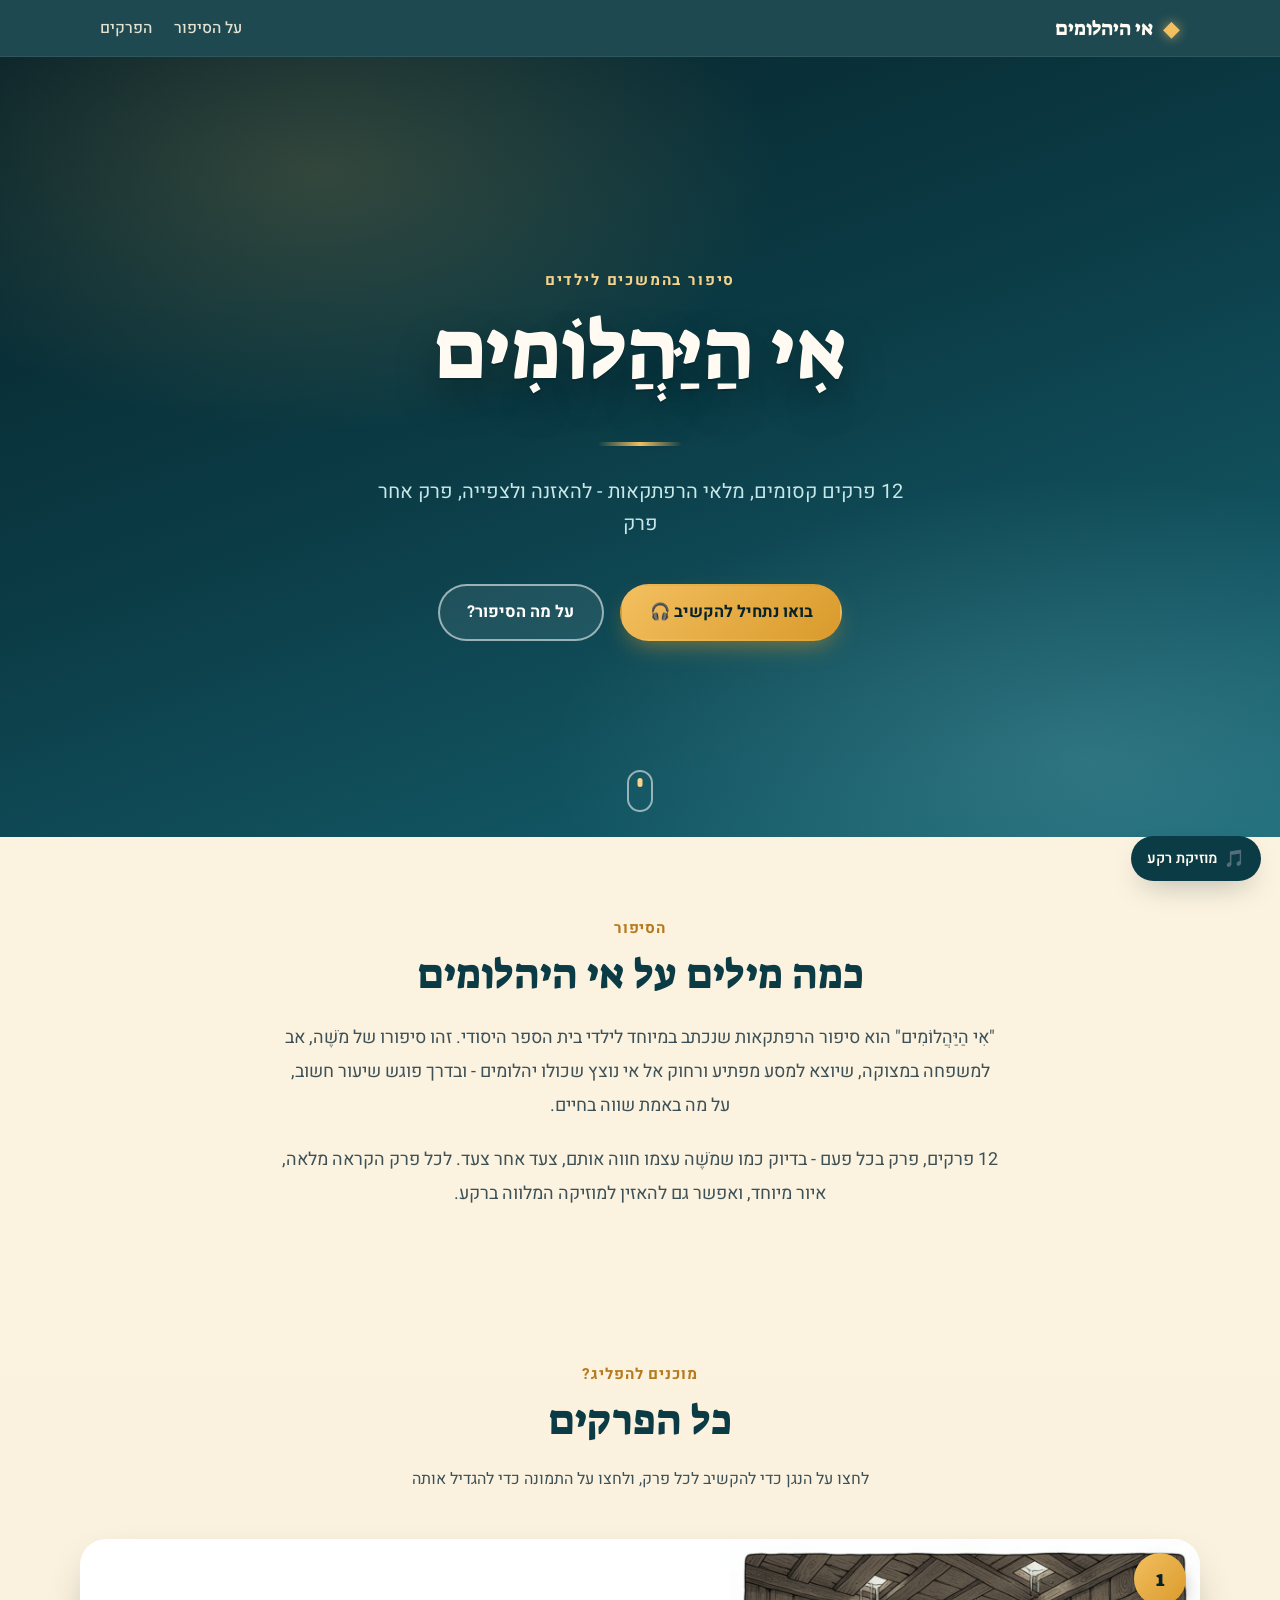
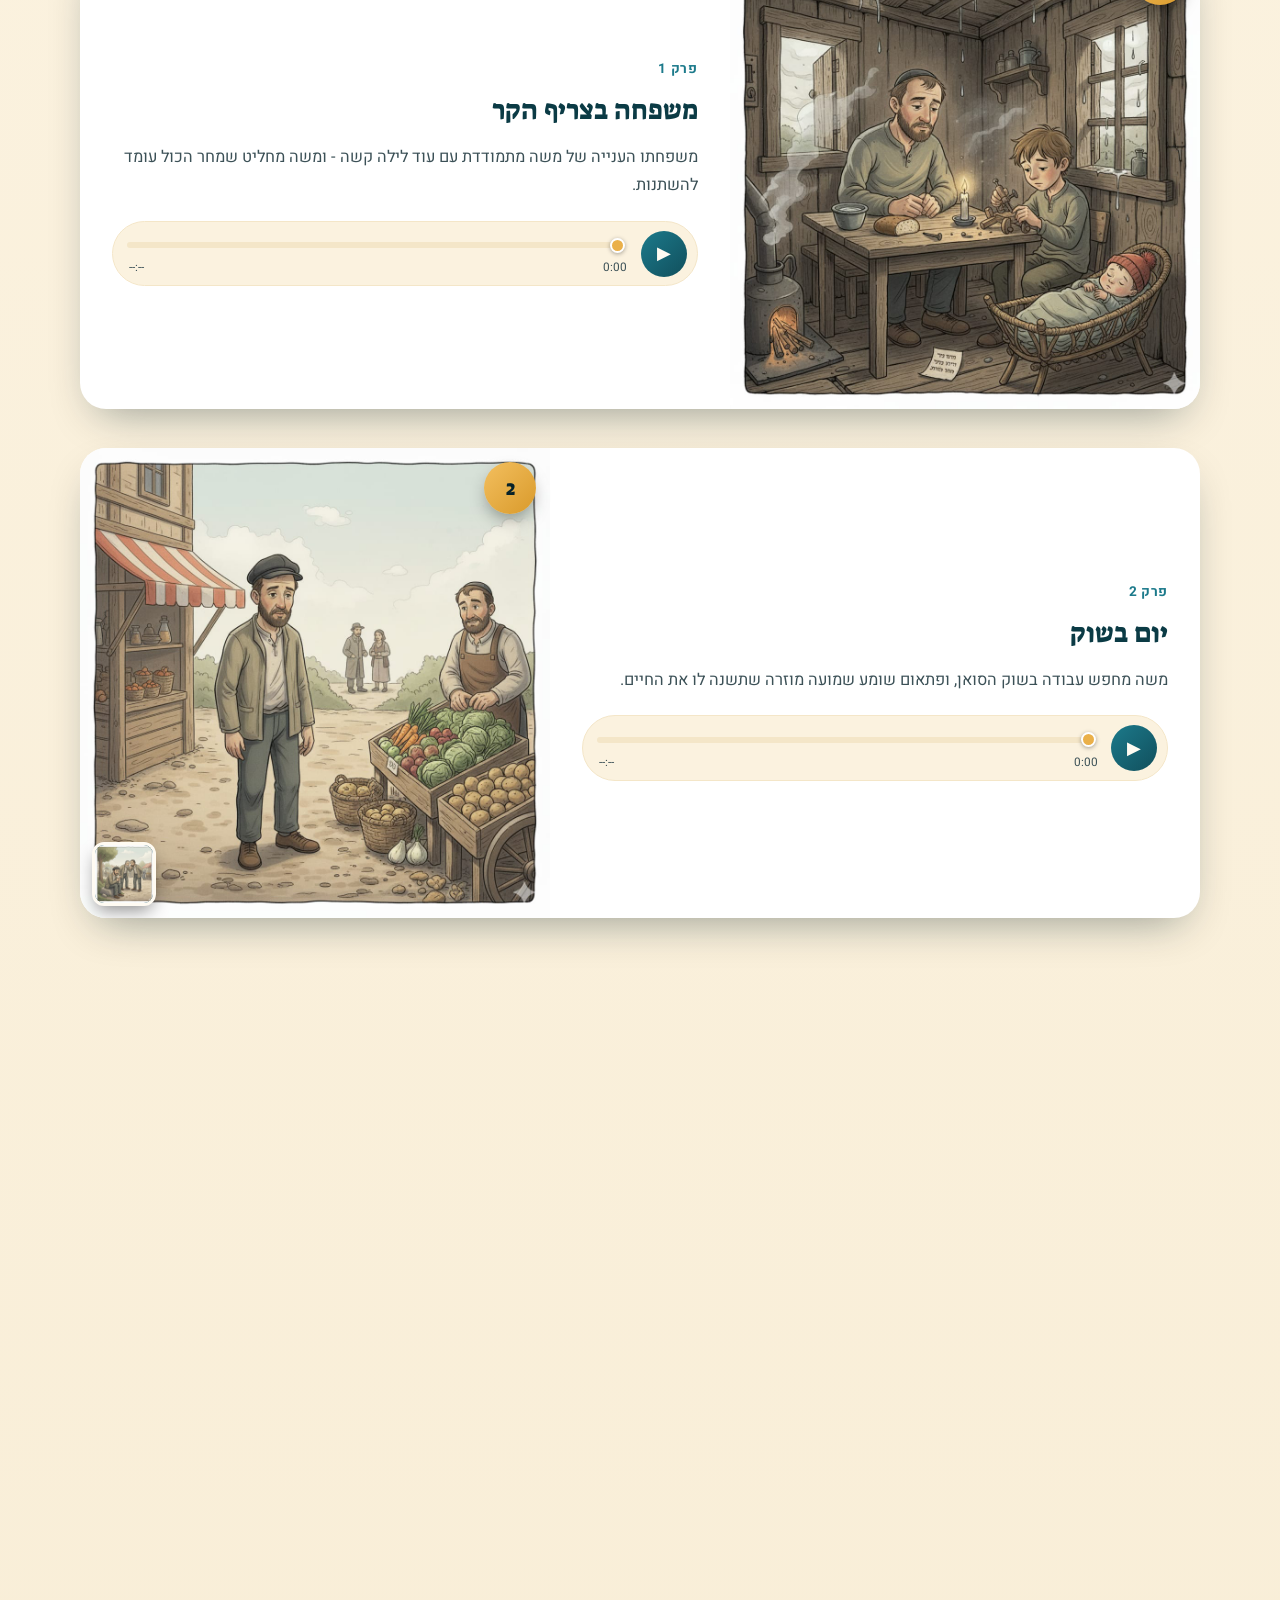
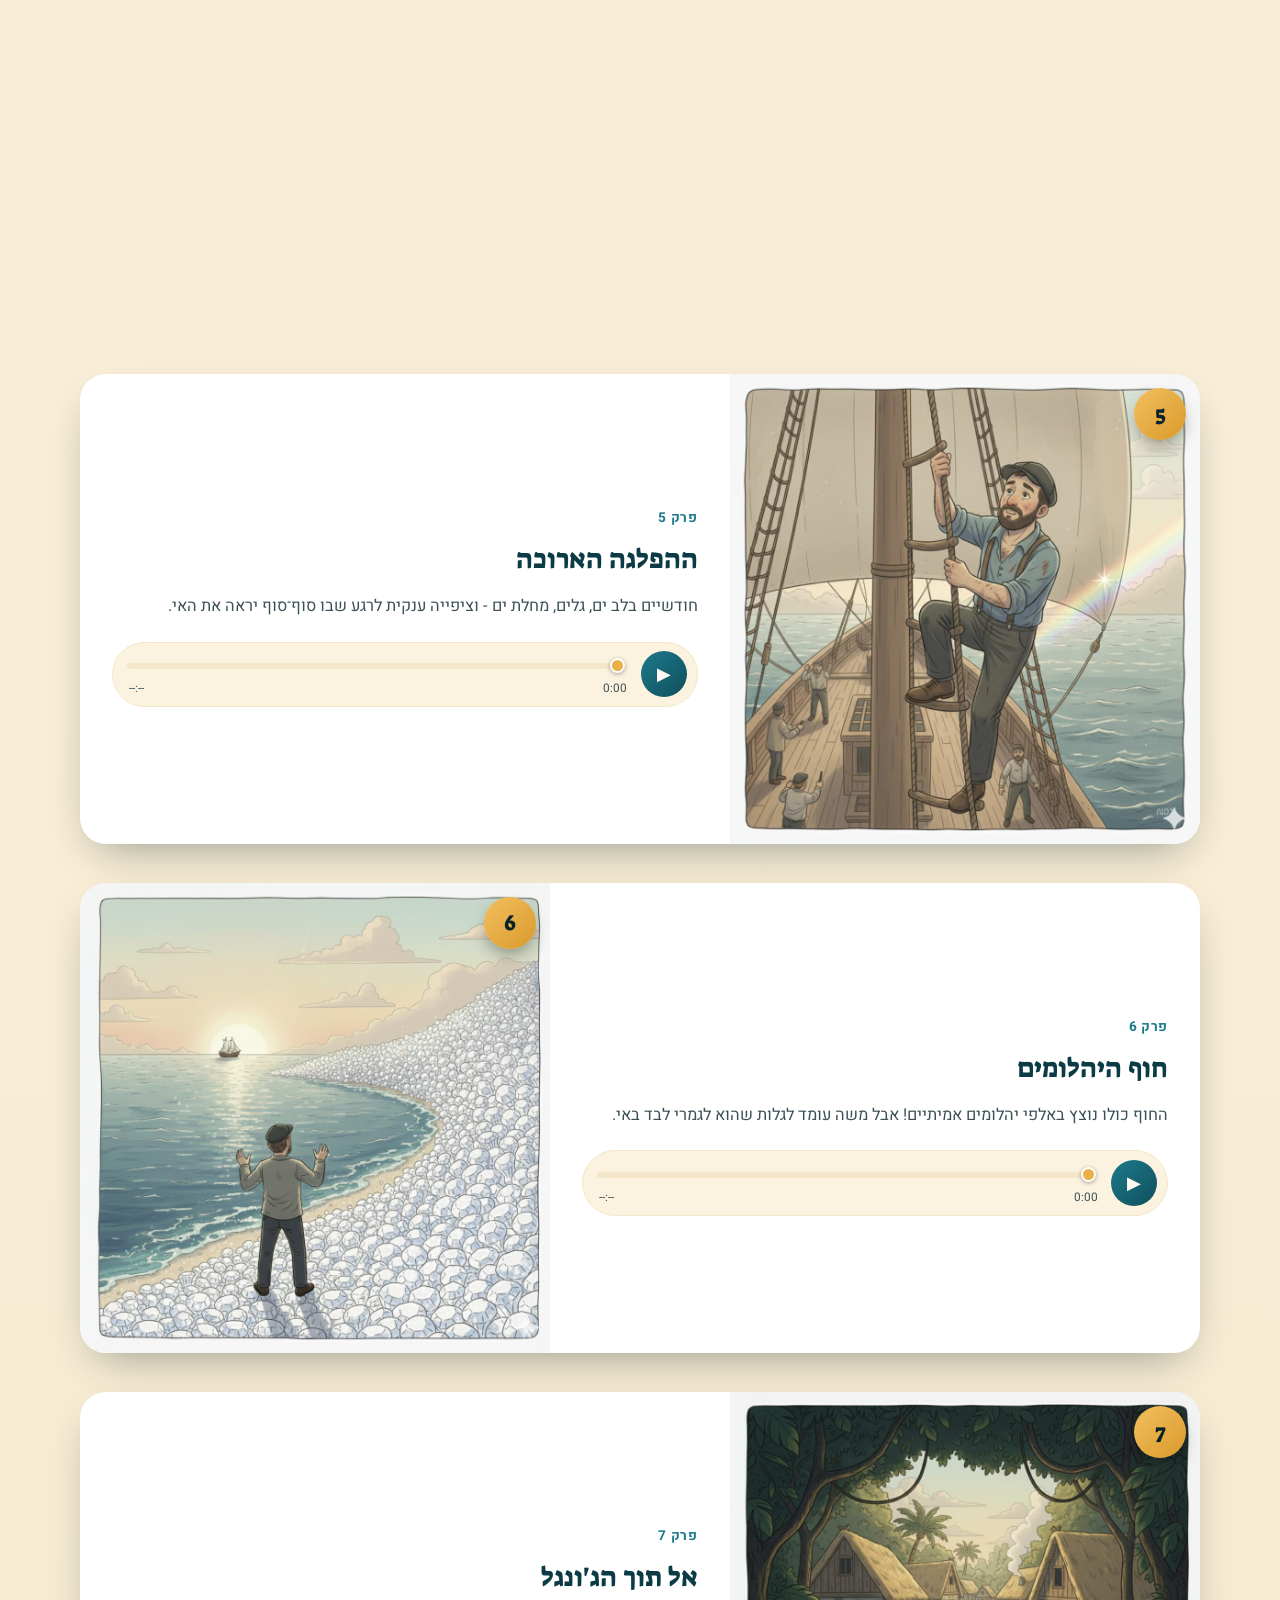
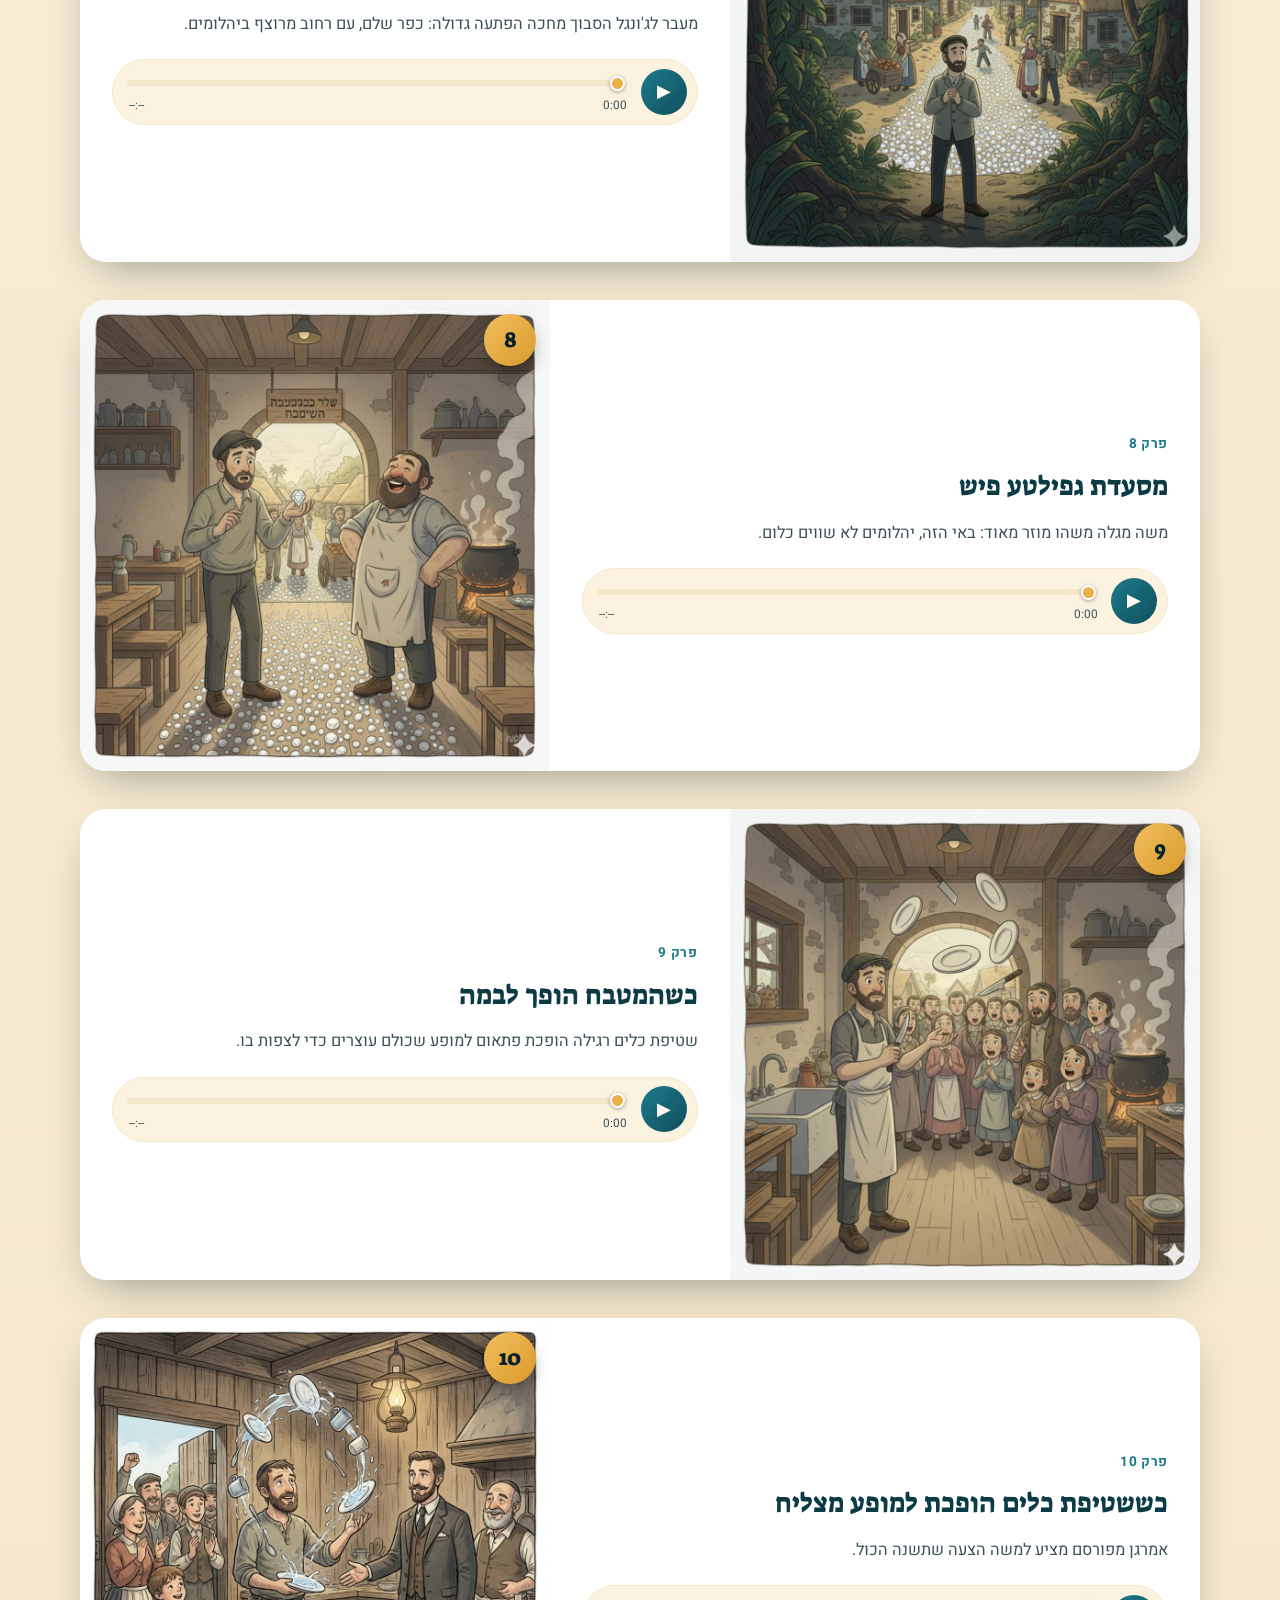
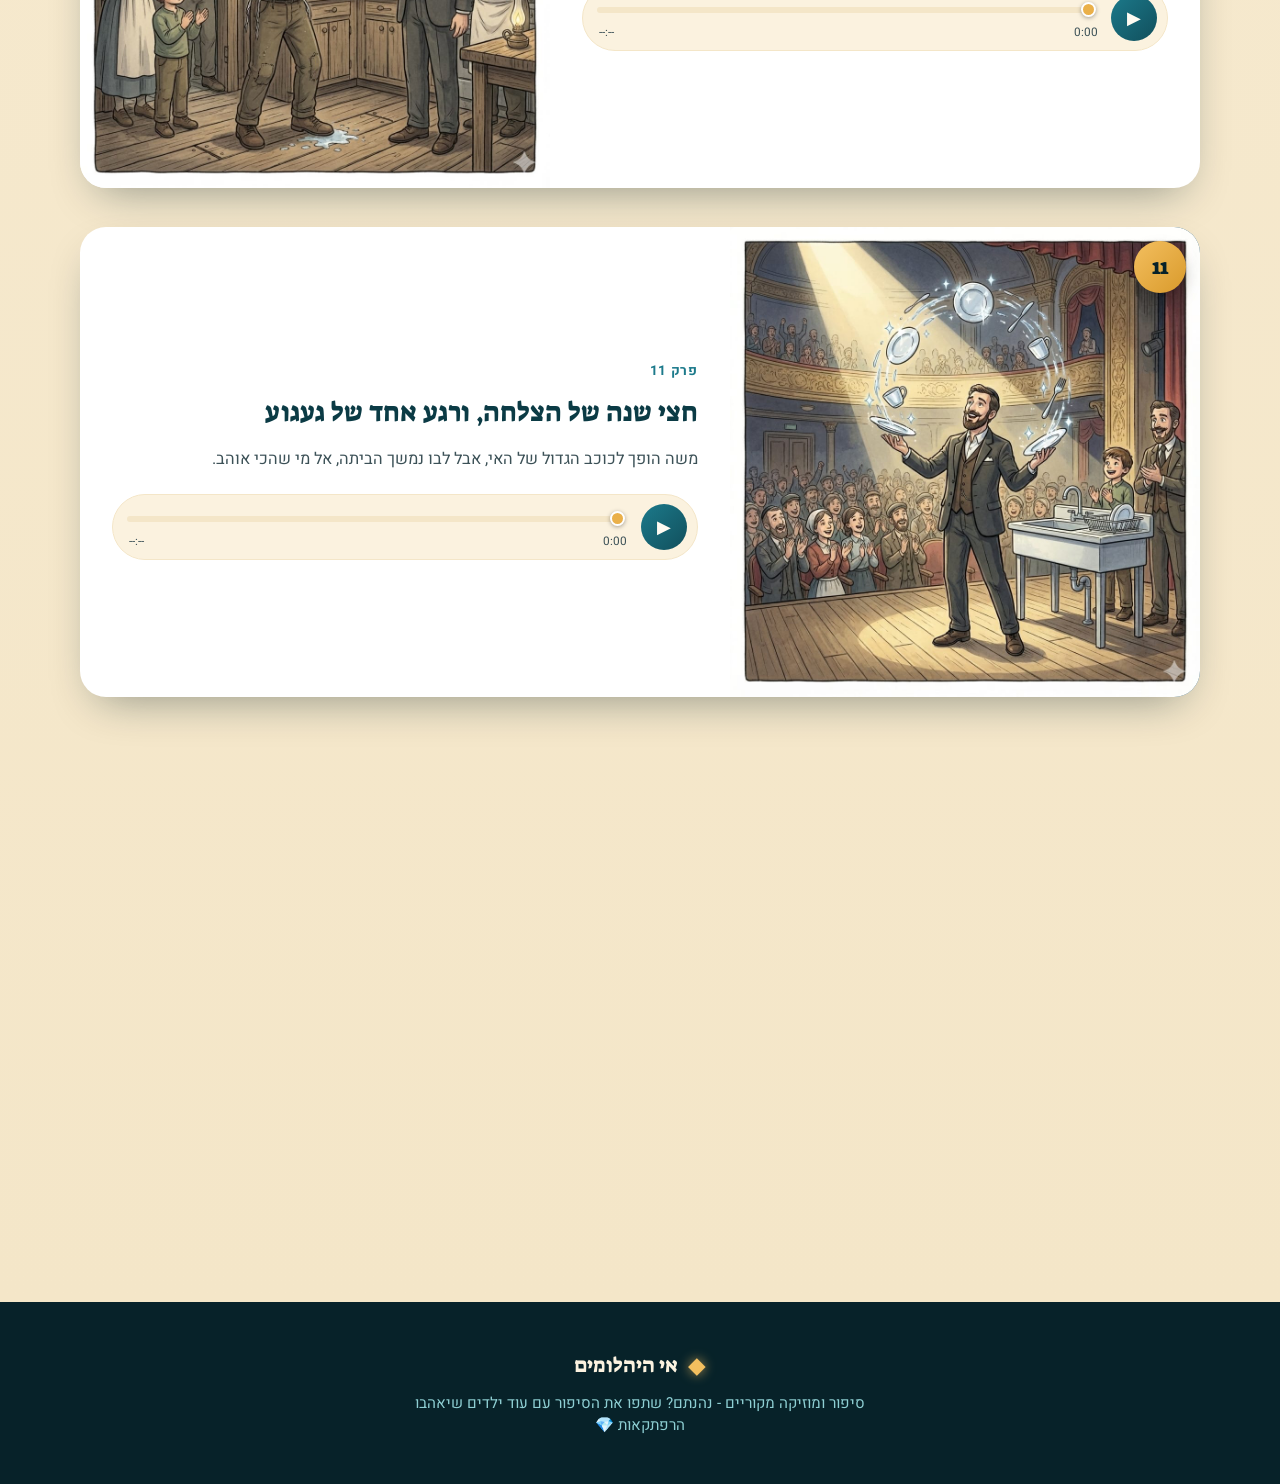
==== index.html @ e43b04dd "Initial site: Diamond Island story - 12 chapters, PWA install prompt Full-page storybook site for th" ====
<!DOCTYPE html>
<html lang="he" dir="rtl">
<head>
<meta charset="UTF-8">
<meta name="viewport" content="width=device-width, initial-scale=1, viewport-fit=cover">
<title>אי היהלומים - סיפור בהמשכים</title>
<meta name="description" content="אי היהלומים - סיפור הרפתקאות בהמשכים לילדי בית הספר היסודי. 12 פרקים עם הקראה, איורים קסומים ומוזיקה.">
<meta name="theme-color" content="#0b4f5c">
<link rel="manifest" href="manifest.json">
<link rel="icon" href="icons/favicon-32.png" sizes="32x32" type="image/png">
<link rel="icon" href="icons/favicon-16.png" sizes="16x16" type="image/png">
<link rel="apple-touch-icon" href="icons/apple-touch-icon.png">

<link rel="preconnect" href="https://fonts.googleapis.com">
<link rel="preconnect" href="https://fonts.gstatic.com" crossorigin>
<link href="https://fonts.googleapis.com/css2?family=Suez+One&family=Heebo:wght@300;400;500;600;700;800&display=swap" rel="stylesheet">

<link rel="stylesheet" href="css/style.css">
</head>
<body>

<div id="install-banner" class="install-banner" hidden>
  <div class="install-banner__icon">
    <img src="icons/icon-192.png" alt="" width="44" height="44">
  </div>
  <div class="install-banner__text">
    <strong id="install-banner-title">התקינו את האפליקציה</strong>
    <span id="install-banner-sub">האזינו לסיפור גם בלי אינטרנט, ישר מהמסך הראשי</span>
  </div>
  <button id="install-banner-action" class="install-banner__btn" type="button">התקנה</button>
  <button id="install-banner-close" class="install-banner__close" type="button" aria-label="סגירה">✕</button>
</div>

<header class="site-header">
  <div class="site-header__inner">
    <a href="#top" class="brand">
      <span class="brand__diamond" aria-hidden="true">◆</span>
      <span class="brand__name">אי היהלומים</span>
    </a>
    <nav class="site-nav" aria-label="ניווט ראשי">
      <a href="#about">על הסיפור</a>
      <a href="#chapters">הפרקים</a>
    </nav>
  </div>
</header>

<main id="top">

  <section class="hero" id="hero">
    <div class="hero__bg" aria-hidden="true"></div>
    <div class="hero__sparkles" aria-hidden="true"></div>
    <div class="hero__content">
      <p class="hero__eyebrow">סיפור בהמשכים לילדים</p>
      <h1 class="hero__title">אִי הַיַּהֲלוֹמִים</h1>
      <p class="hero__subtitle">12 פרקים קסומים, מלאי הרפתקאות - להאזנה ולצפייה, פרק אחר פרק</p>
      <div class="hero__cta-row">
        <a href="#chapters" class="btn btn--primary">בואו נתחיל להקשיב 🎧</a>
        <a href="#about" class="btn btn--ghost">על מה הסיפור?</a>
      </div>
    </div>
    <div class="hero__scroll-hint" aria-hidden="true">
      <span></span>
    </div>
  </section>

  <section class="about" id="about">
    <div class="about__inner">
      <span class="section-eyebrow">הסיפור</span>
      <h2 class="section-title">כמה מילים על אי היהלומים</h2>
      <p class="about__text">
        "אִי הַיַּהֲלוֹמִים" הוא סיפור הרפתקאות שנכתב במיוחד לילדי בית הספר היסודי.
        זהו סיפורו של מֹשֶׁה, אב למשפחה במצוקה, שיוצא למסע מפתיע ורחוק אל אי נוצץ שכולו יהלומים -
        ובדרך פוגש שיעור חשוב, על מה באמת שווה בחיים.
      </p>
      <p class="about__text">
        12 פרקים, פרק בכל פעם - בדיוק כמו שמֹשֶׁה עצמו חווה אותם, צעד אחר צעד.
        לכל פרק הקראה מלאה, איור מיוחד, ואפשר גם להאזין למוזיקה המלווה ברקע.
      </p>
    </div>
  </section>

  <section class="chapters" id="chapters">
    <div class="chapters__head">
      <span class="section-eyebrow">מוכנים להפליג?</span>
      <h2 class="section-title">כל הפרקים</h2>
      <p class="chapters__hint">לחצו על הנגן כדי להקשיב לכל פרק, ולחצו על התמונה כדי להגדיל אותה</p>
    </div>
    <div id="chapters-list" class="chapters__list"><!-- injected by js/app.js --></div>
  </section>

</main>

<footer class="site-footer">
  <div class="site-footer__inner">
    <div class="site-footer__brand">
      <span class="brand__diamond" aria-hidden="true">◆</span>
      <span>אי היהלומים</span>
    </div>
    <p class="site-footer__note">סיפור ומוזיקה מקוריים - נהנתם? שתפו את הסיפור עם עוד ילדים שיאהבו הרפתקאות 💎</p>
  </div>
</footer>

<div id="lightbox" class="lightbox" hidden>
  <button id="lightbox-close" class="lightbox__close" type="button" aria-label="סגירה">✕</button>
  <img id="lightbox-img" src="" alt="">
</div>

<button id="music-toggle" class="music-toggle" type="button" aria-pressed="false">
  <span class="music-toggle__icon">🎵</span>
  <span class="music-toggle__label">מוזיקת רקע</span>
</button>
<audio id="background-music" src="assets/audio/background-music.mp3" loop preload="none"></audio>

<script src="js/app.js" defer></script>
</body>
</html>
---- css/style.css ----
:root {
  --ink: #1b2c30;
  --ink-soft: #3c5157;

  --teal-950: #072229;
  --teal-900: #0b3b45;
  --teal-850: #0e4652;
  --teal-800: #114f5c;
  --teal-700: #166473;
  --teal-600: #1c7a8b;
  --teal-500: #2f9aa3;
  --teal-300: #8ecfd3;
  --teal-200: #c7e7e9;

  --sand-50: #fffbf2;
  --sand-100: #fbf2df;
  --sand-200: #f4e6c8;

  --gold-700: #b57a1e;
  --gold-600: #d99a2b;
  --gold-500: #eab04a;
  --gold-400: #f3bf5f;
  --gold-300: #f7d38b;
  --gold-100: #fdecc8;

  --white: #ffffff;

  --font-display: "Suez One", "David Libre", serif;
  --font-body: "Heebo", "Segoe UI", Arial, sans-serif;

  --shadow-soft: 0 12px 30px -12px rgba(7, 34, 41, 0.35);
  --shadow-card: 0 18px 45px -18px rgba(7, 34, 41, 0.45);
  --radius-lg: 26px;
  --radius-md: 18px;
  --radius-sm: 12px;

  --container-w: 1120px;

  color-scheme: light;
}

* { box-sizing: border-box; }
html { scroll-behavior: smooth; }

html {
  max-width: 100%;
  overflow-x: hidden;
}

body {
  margin: 0;
  font-family: var(--font-body);
  color: var(--ink);
  background: var(--sand-100);
  -webkit-font-smoothing: antialiased;
  max-width: 100%;
  overflow-x: hidden;
}

img { max-width: 100%; display: block; }
a { color: inherit; }

h1, h2, h3 {
  font-family: var(--font-display);
  font-weight: 400;
  margin: 0;
}

.btn {
  display: inline-flex;
  align-items: center;
  justify-content: center;
  gap: 0.5em;
  padding: 0.9em 1.7em;
  border-radius: 999px;
  font-family: var(--font-body);
  font-weight: 700;
  font-size: 1.02rem;
  text-decoration: none;
  border: 2px solid transparent;
  cursor: pointer;
  transition: transform 0.18s ease, box-shadow 0.18s ease, background-color 0.18s ease;
}
.btn:hover { transform: translateY(-2px); }
.btn:active { transform: translateY(0); }
.btn:focus-visible { outline: 3px solid var(--gold-300); outline-offset: 3px; }

.btn--primary {
  background: linear-gradient(135deg, var(--gold-400), var(--gold-600));
  color: var(--teal-950);
  box-shadow: 0 10px 24px -8px rgba(217, 154, 43, 0.6);
}
.btn--primary:hover { box-shadow: 0 14px 30px -8px rgba(217, 154, 43, 0.75); }

.btn--ghost {
  background: rgba(255, 255, 255, 0.08);
  color: var(--white);
  border-color: rgba(255, 255, 255, 0.55);
}
.btn--ghost:hover { background: rgba(255, 255, 255, 0.18); }

.section-eyebrow {
  display: block;
  font-weight: 700;
  letter-spacing: 0.06em;
  color: var(--gold-700);
  font-size: 0.95rem;
  margin-bottom: 0.6em;
}
.section-title {
  font-size: clamp(1.8rem, 4vw, 2.6rem);
  color: var(--teal-900);
  margin-bottom: 0.5em;
  line-height: 1.25;
}

/* ---------- Header ---------- */
.site-header {
  position: sticky;
  top: 0;
  z-index: 40;
  background: rgba(11, 59, 69, 0.92);
  backdrop-filter: blur(8px);
  border-bottom: 1px solid rgba(255, 255, 255, 0.08);
}
.site-header__inner {
  max-width: var(--container-w);
  margin: 0 auto;
  padding: 0.85rem 1.25rem;
  display: flex;
  align-items: center;
  justify-content: space-between;
  flex-wrap: wrap;
  row-gap: 0.4rem;
  gap: 1rem;
}
.brand {
  display: inline-flex;
  align-items: center;
  gap: 0.5em;
  text-decoration: none;
  color: var(--sand-50);
  font-family: var(--font-display);
  font-size: 1.25rem;
}
.brand__diamond {
  color: var(--gold-400);
  font-size: 1.1em;
  filter: drop-shadow(0 0 6px rgba(243, 191, 95, 0.7));
}
.site-nav { display: flex; gap: 1.4rem; }
.site-nav a {
  text-decoration: none;
  color: var(--sand-100);
  font-weight: 500;
  font-size: 0.98rem;
  opacity: 0.9;
  transition: opacity 0.15s ease, color 0.15s ease;
}
.site-nav a:hover { opacity: 1; color: var(--gold-300); }
.site-nav a:focus-visible { outline: 2px solid var(--gold-300); outline-offset: 4px; }

/* ---------- Install banner ---------- */
.install-banner {
  position: sticky;
  top: 0;
  z-index: 50;
  display: flex;
  align-items: center;
  gap: 0.8rem;
  padding: 0.7rem 1rem;
  background: linear-gradient(90deg, var(--teal-950), var(--teal-800));
  color: var(--sand-50);
  border-bottom: 2px solid var(--gold-500);
}
.install-banner[hidden] { display: none; }
.install-banner__icon img { border-radius: 10px; display: block; }
.install-banner__text { display: flex; flex-direction: column; flex: 1; min-width: 0; }
.install-banner__text strong { font-size: 0.95rem; }
.install-banner__text span { font-size: 0.78rem; opacity: 0.85; }
.install-banner__btn {
  flex-shrink: 0;
  background: var(--gold-400);
  color: var(--teal-950);
  border: none;
  border-radius: 999px;
  padding: 0.55em 1.1em;
  font-weight: 700;
  font-family: var(--font-body);
  cursor: pointer;
}
.install-banner__btn:hover { background: var(--gold-300); }
.install-banner__close {
  flex-shrink: 0;
  background: transparent;
  border: none;
  color: var(--sand-100);
  font-size: 1.1rem;
  cursor: pointer;
  padding: 0.3em;
  opacity: 0.75;
}
.install-banner__close:hover { opacity: 1; }

.install-steps {
  display: none;
  position: fixed;
  inset: auto 1rem 1rem 1rem;
  z-index: 60;
  background: var(--white);
  color: var(--ink);
  border-radius: var(--radius-md);
  padding: 1.1rem 1.2rem;
  box-shadow: var(--shadow-card);
  max-width: 420px;
  margin: 0 auto;
}
.install-steps.is-open { display: block; }
.install-steps h3 { font-size: 1.1rem; margin-bottom: 0.5em; color: var(--teal-900); }
.install-steps ol { margin: 0; padding-inline-start: 1.2em; line-height: 1.7; }
.install-steps__close {
  position: absolute;
  top: 0.6rem;
  left: 0.6rem;
  background: none;
  border: none;
  font-size: 1.1rem;
  cursor: pointer;
  color: var(--ink-soft);
}

/* ---------- Hero ---------- */
.hero {
  position: relative;
  min-height: min(92vh, 780px);
  display: flex;
  align-items: center;
  justify-content: center;
  overflow: hidden;
  padding: 6rem 1.25rem 5rem;
  text-align: center;
}
.hero__bg {
  position: absolute;
  inset: 0;
  z-index: 0;
  background:
    radial-gradient(60% 55% at 25% 15%, rgba(243, 191, 95, 0.18), transparent 60%),
    radial-gradient(70% 60% at 85% 90%, rgba(142, 207, 211, 0.22), transparent 60%),
    linear-gradient(160deg, var(--teal-950) 0%, var(--teal-900) 45%, var(--teal-700) 100%);
}
.hero__sparkles { position: absolute; inset: 0; z-index: 1; pointer-events: none; }
.sparkle {
  position: absolute;
  color: var(--gold-300);
  opacity: 0;
  animation: sparkle-twinkle 3.6s ease-in-out infinite;
  filter: drop-shadow(0 0 4px rgba(247, 211, 139, 0.75));
}
@keyframes sparkle-twinkle {
  0%, 100% { opacity: 0; transform: scale(0.5) rotate(0deg); }
  50% { opacity: 1; transform: scale(1.1) rotate(20deg); }
}
.hero__content { position: relative; z-index: 2; width: 100%; max-width: 760px; }
.hero__eyebrow {
  color: var(--gold-300);
  font-weight: 700;
  letter-spacing: 0.12em;
  font-size: 0.95rem;
  margin: 0 0 0.9em;
}
.hero__title {
  font-size: clamp(2.8rem, 8vw, 5.2rem);
  color: var(--sand-50);
  text-shadow: 0 2px 0 rgba(0,0,0,0.15), 0 18px 40px rgba(0,0,0,0.35);
  line-height: 1.1;
  margin-bottom: 0.35em;
}
.hero__title::after {
  content: "";
  display: block;
  width: 84px;
  height: 4px;
  margin: 0.55em auto 0;
  background: linear-gradient(90deg, transparent, var(--gold-400), transparent);
  border-radius: 4px;
}
.hero__subtitle {
  color: var(--teal-200);
  font-size: clamp(1rem, 2.4vw, 1.25rem);
  line-height: 1.6;
  margin: 0 auto 2.2em;
  max-width: 560px;
}
.hero__cta-row {
  display: flex;
  flex-wrap: wrap;
  gap: 1rem;
  justify-content: center;
}
.hero__scroll-hint {
  position: absolute;
  bottom: 1.6rem;
  left: 50%;
  transform: translateX(-50%);
  z-index: 2;
  width: 26px;
  height: 42px;
  border: 2px solid rgba(255,255,255,0.55);
  border-radius: 14px;
}
.hero__scroll-hint span {
  position: absolute;
  top: 6px;
  left: 50%;
  transform: translateX(-50%);
  width: 5px;
  height: 9px;
  border-radius: 3px;
  background: var(--gold-300);
  animation: scroll-hint 1.8s ease-in-out infinite;
}
@keyframes scroll-hint {
  0% { opacity: 1; top: 6px; }
  70% { opacity: 0; top: 20px; }
  100% { opacity: 0; top: 6px; }
}

/* ---------- About ---------- */
.about {
  background: var(--sand-100);
  padding: 5rem 1.25rem;
}
.about__inner {
  max-width: 720px;
  margin: 0 auto;
  text-align: center;
}
.about__text {
  font-size: 1.12rem;
  line-height: 1.9;
  color: var(--ink-soft);
  margin: 0 0 1.1em;
}
.about__text:last-child { margin-bottom: 0; }

/* ---------- Chapters ---------- */
.chapters {
  background: linear-gradient(180deg, var(--sand-100), var(--sand-200));
  padding: 4.5rem 1.25rem 6rem;
}
.chapters__head {
  max-width: var(--container-w);
  margin: 0 auto 3rem;
  text-align: center;
}
.chapters__hint { color: var(--ink-soft); font-size: 1rem; }

.chapters__list {
  max-width: var(--container-w);
  margin: 0 auto;
  display: flex;
  flex-direction: column;
  gap: 2.4rem;
}

.chapter-card {
  display: grid;
  grid-template-columns: minmax(0, 1fr);
  background: var(--white);
  border-radius: var(--radius-lg);
  overflow: hidden;
  box-shadow: var(--shadow-card);
  position: relative;
  max-width: 100%;
}
@media (min-width: 820px) {
  .chapter-card { grid-template-columns: 42% minmax(0, 1fr); align-items: stretch; }
  .chapter-card--reverse { grid-template-columns: minmax(0, 1fr) 42%; }
  .chapter-card--reverse .chapter-card__media { order: 2; }
  .chapter-card--reverse .chapter-card__body { order: 1; }
}

.chapter-card__media {
  position: relative;
  min-height: 240px;
  background: var(--teal-900);
}
.chapter-card__media img {
  width: 100%;
  height: 100%;
  object-fit: cover;
  cursor: zoom-in;
  transition: transform 0.5s ease, opacity 0.3s ease;
}
.chapter-card__media:hover img { transform: scale(1.035); }

.chapter-card__number {
  position: absolute;
  top: 14px;
  inset-inline-start: 14px;
  width: 52px;
  height: 52px;
  border-radius: 50%;
  background: linear-gradient(135deg, var(--gold-400), var(--gold-600));
  color: var(--teal-950);
  font-family: var(--font-display);
  font-size: 1.35rem;
  display: flex;
  align-items: center;
  justify-content: center;
  box-shadow: 0 8px 18px -4px rgba(0,0,0,0.4);
  z-index: 2;
}

.chapter-card__thumb {
  position: absolute;
  bottom: 12px;
  inset-inline-end: 12px;
  width: 64px;
  height: 64px;
  border-radius: 12px;
  overflow: hidden;
  border: 3px solid var(--sand-50);
  box-shadow: 0 8px 18px -4px rgba(0,0,0,0.45);
  cursor: pointer;
  background: var(--teal-800);
  z-index: 2;
  padding: 0;
}
.chapter-card__thumb img { width: 100%; height: 100%; object-fit: cover; }
.chapter-card__thumb:hover { transform: translateY(-2px); }
.chapter-card__thumb:focus-visible { outline: 3px solid var(--gold-300); outline-offset: 2px; }

.chapter-card__body {
  padding: 1.9rem 2rem 2.1rem;
  display: flex;
  flex-direction: column;
  justify-content: center;
  gap: 0.9rem;
}
.chapter-card__eyebrow {
  color: var(--teal-600);
  font-weight: 700;
  font-size: 0.85rem;
  letter-spacing: 0.05em;
}
.chapter-card__title {
  font-size: clamp(1.35rem, 2.6vw, 1.7rem);
  color: var(--teal-900);
  line-height: 1.3;
}
.chapter-card__teaser {
  color: var(--ink-soft);
  line-height: 1.75;
  font-size: 1.02rem;
  margin: 0;
}

/* ---------- Audio player ---------- */
.player {
  display: flex;
  align-items: center;
  gap: 0.85rem;
  background: var(--sand-100);
  border: 1px solid var(--sand-200);
  border-radius: 999px;
  padding: 0.55rem 0.6rem 0.55rem 1rem;
  margin-top: 0.4rem;
}
.player__btn {
  flex-shrink: 0;
  width: 46px;
  height: 46px;
  border-radius: 50%;
  border: none;
  background: linear-gradient(135deg, var(--teal-600), var(--teal-800));
  color: var(--sand-50);
  font-size: 1.1rem;
  cursor: pointer;
  display: flex;
  align-items: center;
  justify-content: center;
  transition: transform 0.15s ease, background 0.15s ease;
}
.player__btn:hover { transform: scale(1.06); }
.player__btn:focus-visible { outline: 3px solid var(--gold-500); outline-offset: 2px; }
.player__btn.is-playing { background: linear-gradient(135deg, var(--gold-400), var(--gold-600)); color: var(--teal-950); }

.player__body { flex: 1 1 auto; min-width: 0; }
.player__seek {
  -webkit-appearance: none;
  appearance: none;
  width: 100%;
  height: 6px;
  border-radius: 999px;
  background: var(--sand-200);
  cursor: pointer;
  accent-color: var(--gold-600);
}
.player__seek::-webkit-slider-thumb {
  -webkit-appearance: none;
  width: 15px;
  height: 15px;
  border-radius: 50%;
  background: var(--gold-500);
  border: 2px solid var(--white);
  box-shadow: 0 1px 4px rgba(0,0,0,0.35);
  cursor: pointer;
}
.player__times {
  display: flex;
  justify-content: space-between;
  font-size: 0.74rem;
  color: var(--ink-soft);
  margin-top: 0.25rem;
  font-variant-numeric: tabular-nums;
}
.player__label {
  flex-shrink: 0;
  font-size: 0.78rem;
  color: var(--teal-700);
  font-weight: 600;
  white-space: nowrap;
}

/* ---------- Footer ---------- */
.site-footer {
  background: var(--teal-950);
  color: var(--sand-100);
  padding: 3rem 1.25rem;
}
.site-footer__inner {
  max-width: var(--container-w);
  margin: 0 auto;
  text-align: center;
}
.site-footer__brand {
  display: inline-flex;
  align-items: center;
  gap: 0.5em;
  font-family: var(--font-display);
  font-size: 1.3rem;
  margin-bottom: 0.6em;
}
.site-footer__note { color: var(--teal-300); font-size: 0.95rem; max-width: 480px; margin: 0 auto; }

/* ---------- Lightbox ---------- */
.lightbox {
  position: fixed;
  inset: 0;
  z-index: 100;
  background: rgba(7, 34, 41, 0.92);
  display: flex;
  align-items: center;
  justify-content: center;
  padding: 3rem 1.5rem;
  backdrop-filter: blur(3px);
}
.lightbox[hidden] { display: none; }
.lightbox img {
  max-width: min(92vw, 820px);
  max-height: 86vh;
  border-radius: var(--radius-md);
  box-shadow: 0 30px 70px rgba(0,0,0,0.5);
}
.lightbox__close {
  position: absolute;
  top: 1.2rem;
  inset-inline-end: 1.4rem;
  width: 44px;
  height: 44px;
  border-radius: 50%;
  border: none;
  background: rgba(255,255,255,0.12);
  color: var(--white);
  font-size: 1.2rem;
  cursor: pointer;
}
.lightbox__close:hover { background: rgba(255,255,255,0.24); }

/* ---------- Background music toggle ---------- */
.music-toggle {
  position: fixed;
  bottom: 1.2rem;
  inset-inline-start: 1.2rem;
  z-index: 30;
  display: flex;
  align-items: center;
  gap: 0.5em;
  padding: 0.7em 1.1em;
  border-radius: 999px;
  border: none;
  background: var(--teal-900);
  color: var(--sand-50);
  box-shadow: var(--shadow-soft);
  cursor: pointer;
  font-family: var(--font-body);
  font-size: 0.9rem;
  font-weight: 600;
}
.music-toggle:hover { background: var(--teal-800); }
.music-toggle:focus-visible { outline: 3px solid var(--gold-400); outline-offset: 2px; }
.music-toggle__icon { font-size: 1.05rem; }
.music-toggle.is-on { background: linear-gradient(135deg, var(--gold-400), var(--gold-600)); color: var(--teal-950); }
.music-toggle.is-on .music-toggle__icon { animation: bounce 1.1s ease-in-out infinite; }
@keyframes bounce {
  0%, 100% { transform: translateY(0); }
  50% { transform: translateY(-3px); }
}

@media (max-width: 560px) {
  .music-toggle__label { display: none; }
  .music-toggle { padding: 0.85em; }
}

/* ---------- Reveal-on-scroll ---------- */
.chapter-card {
  opacity: 0;
  transform: translateY(28px);
  transition: opacity 0.6s ease, transform 0.6s ease;
}
.chapter-card.is-visible {
  opacity: 1;
  transform: translateY(0);
}

@media (prefers-reduced-motion: reduce) {
  * { animation-duration: 0.01ms !important; animation-iteration-count: 1 !important; transition-duration: 0.01ms !important; scroll-behavior: auto !important; }
}
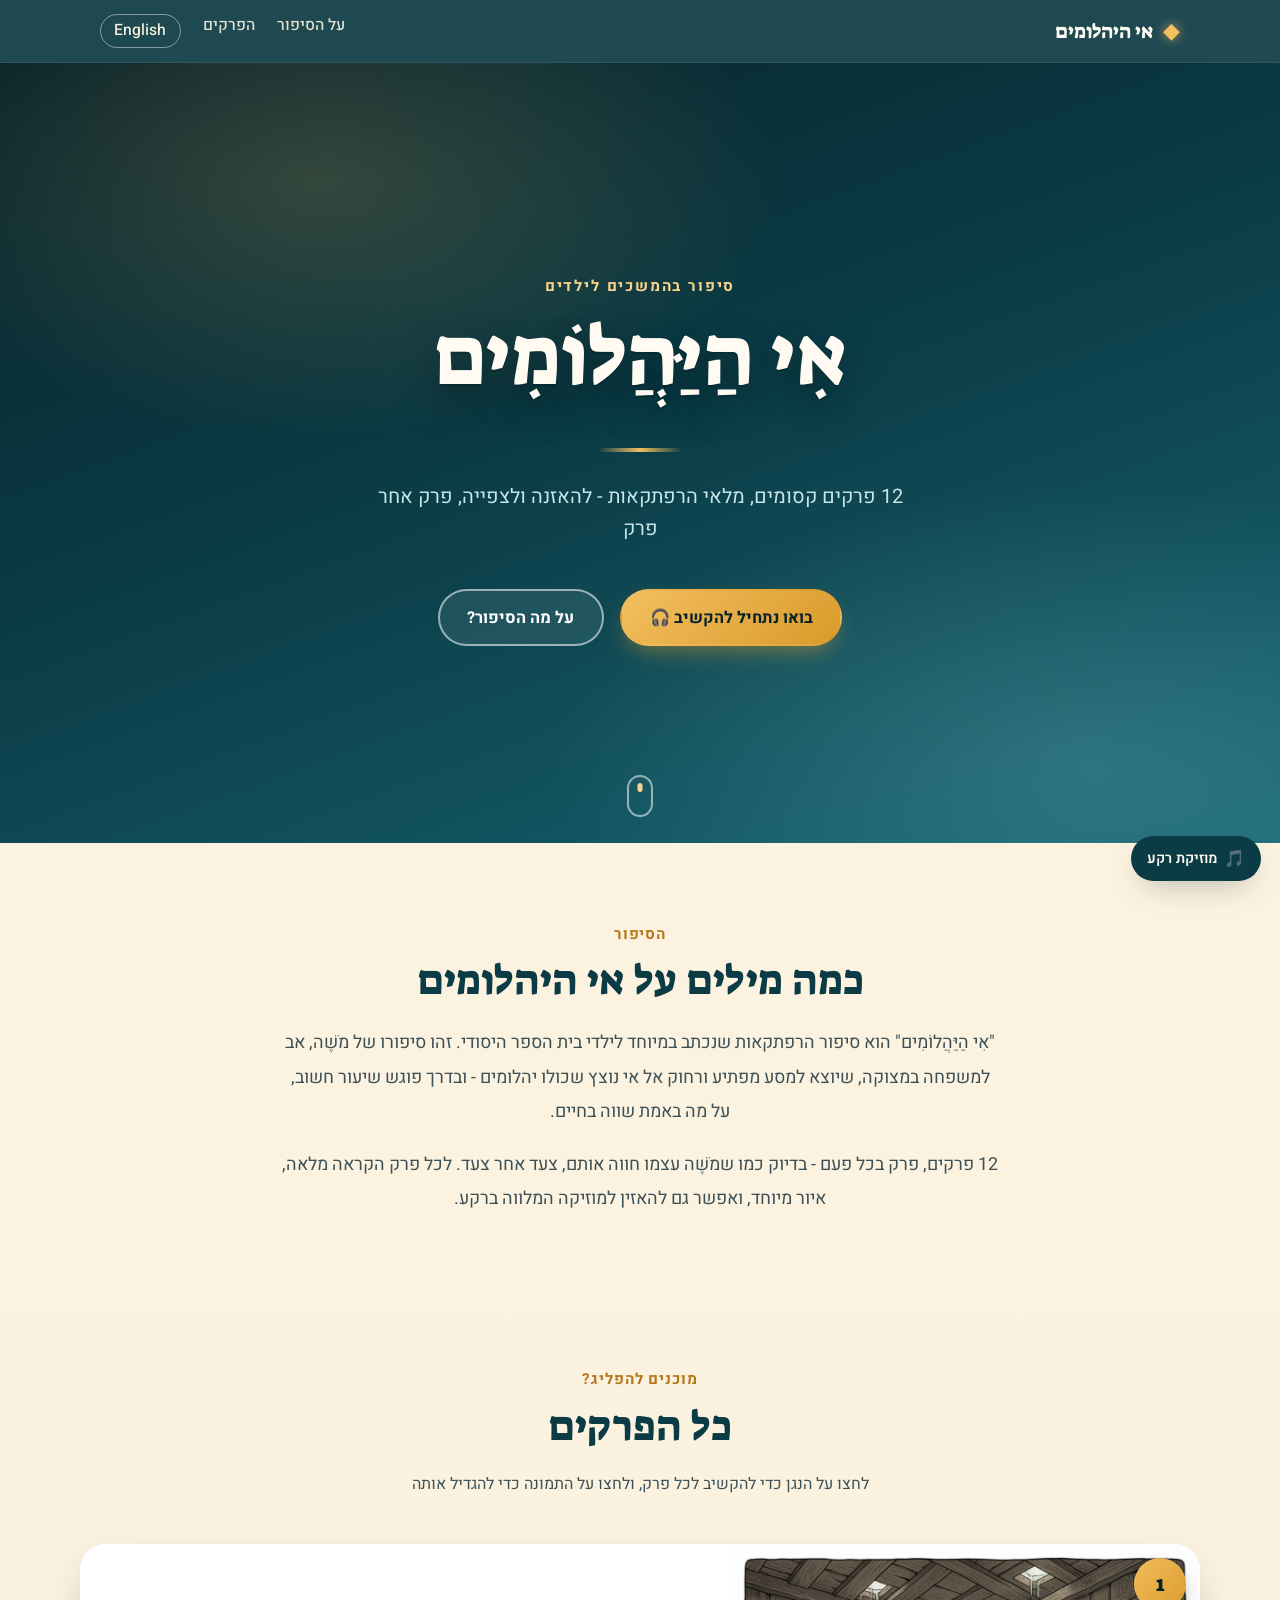
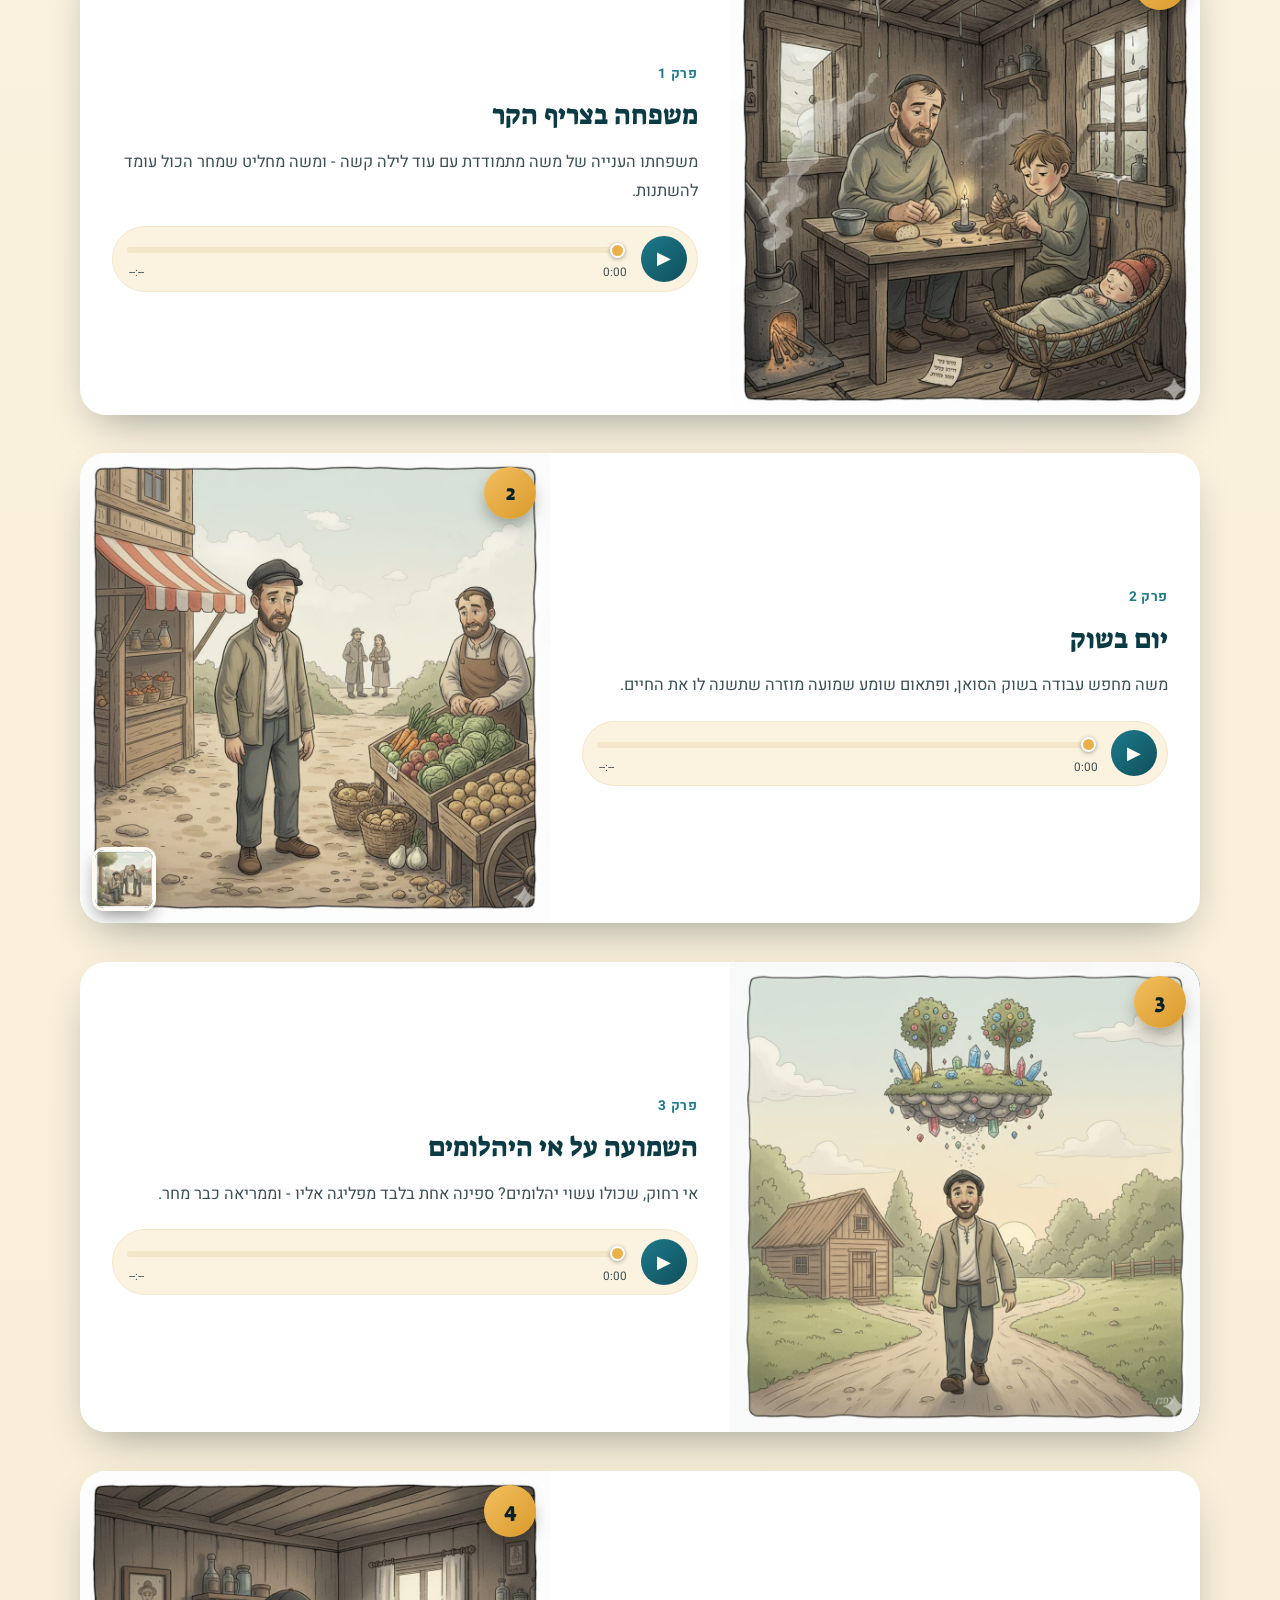
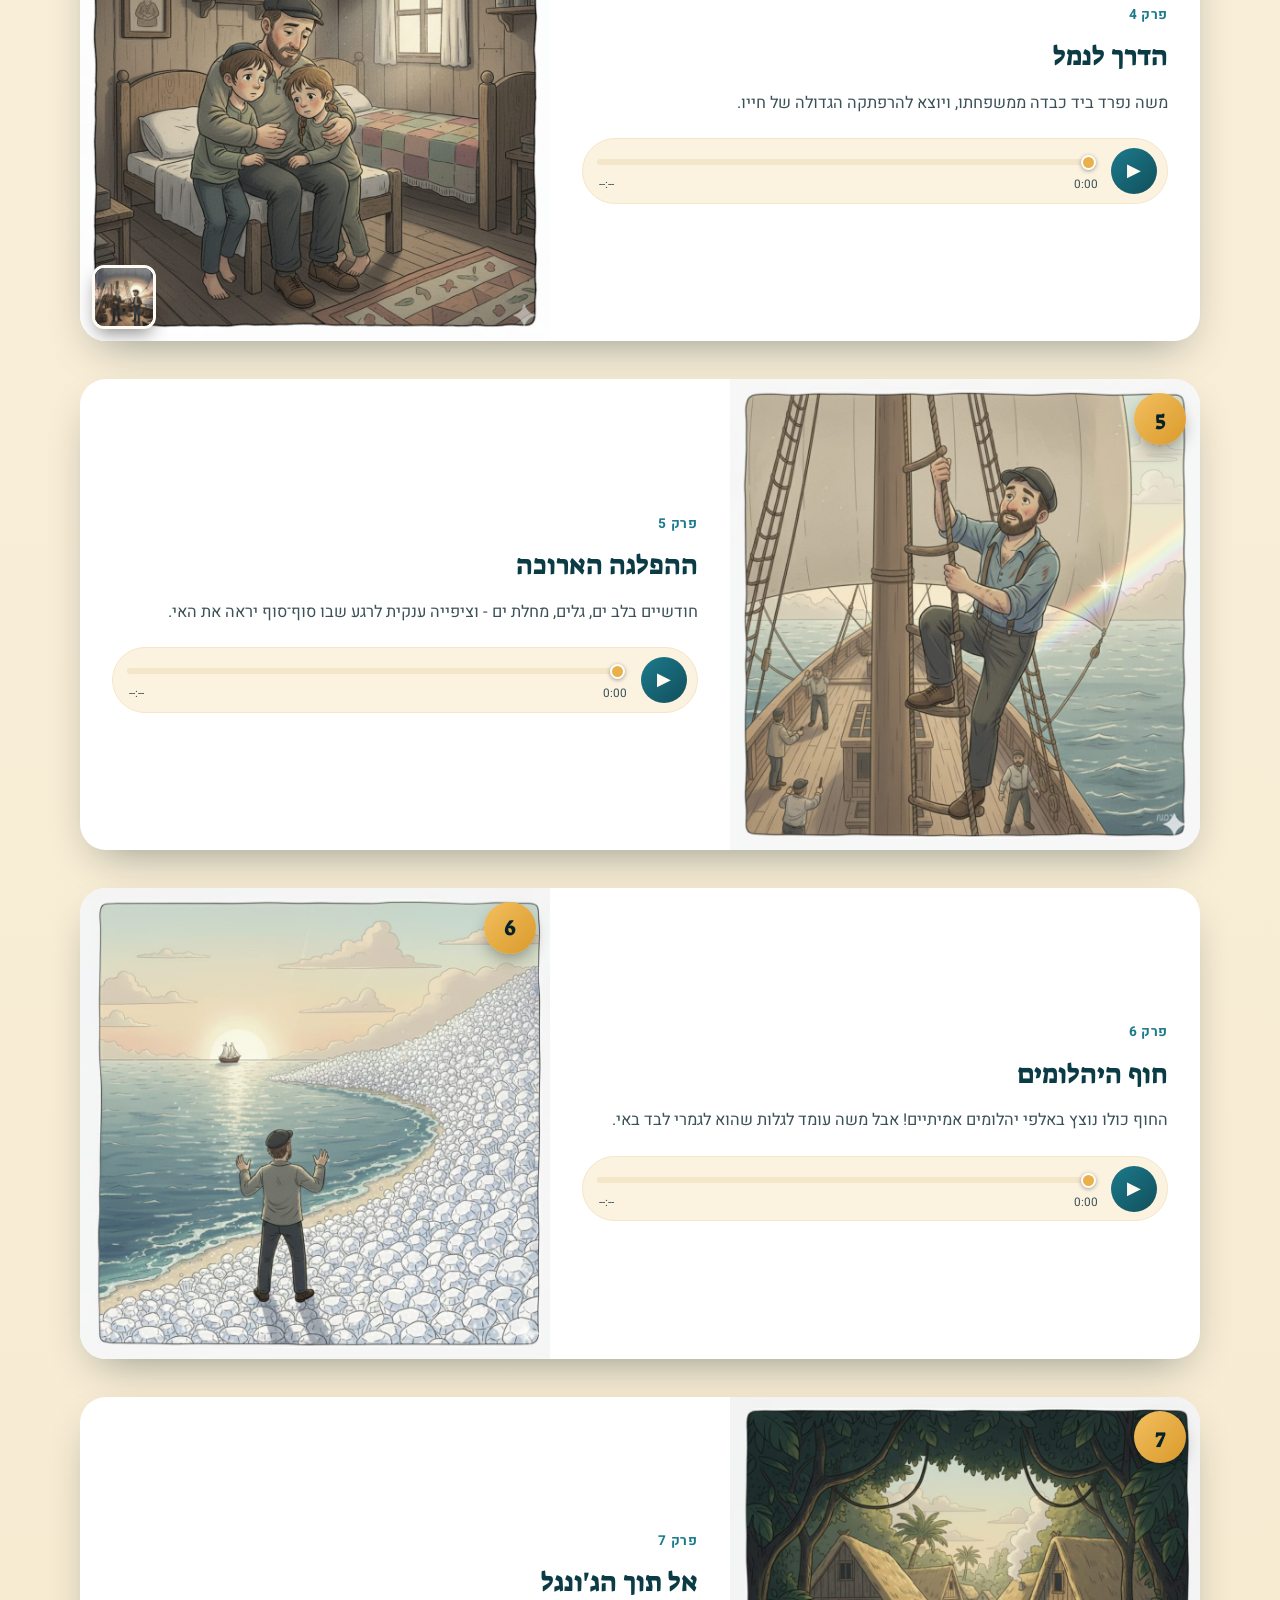
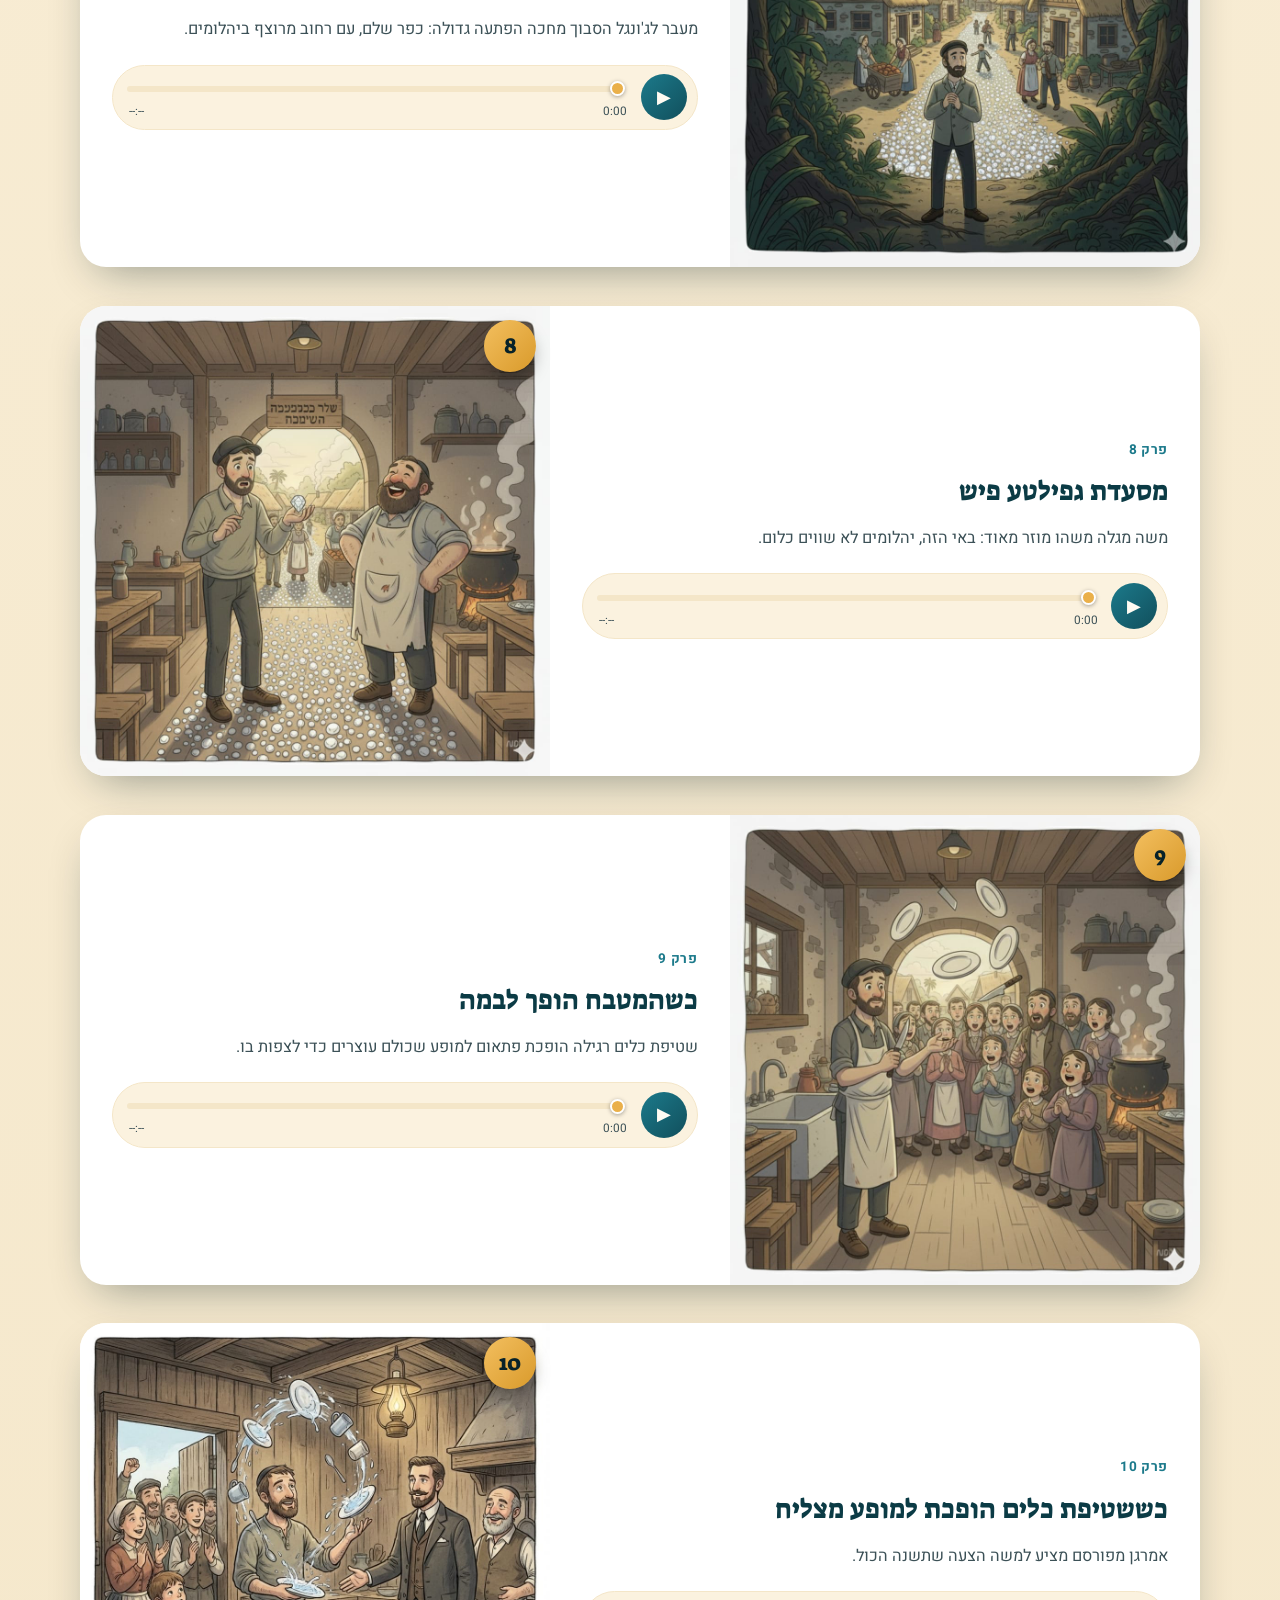
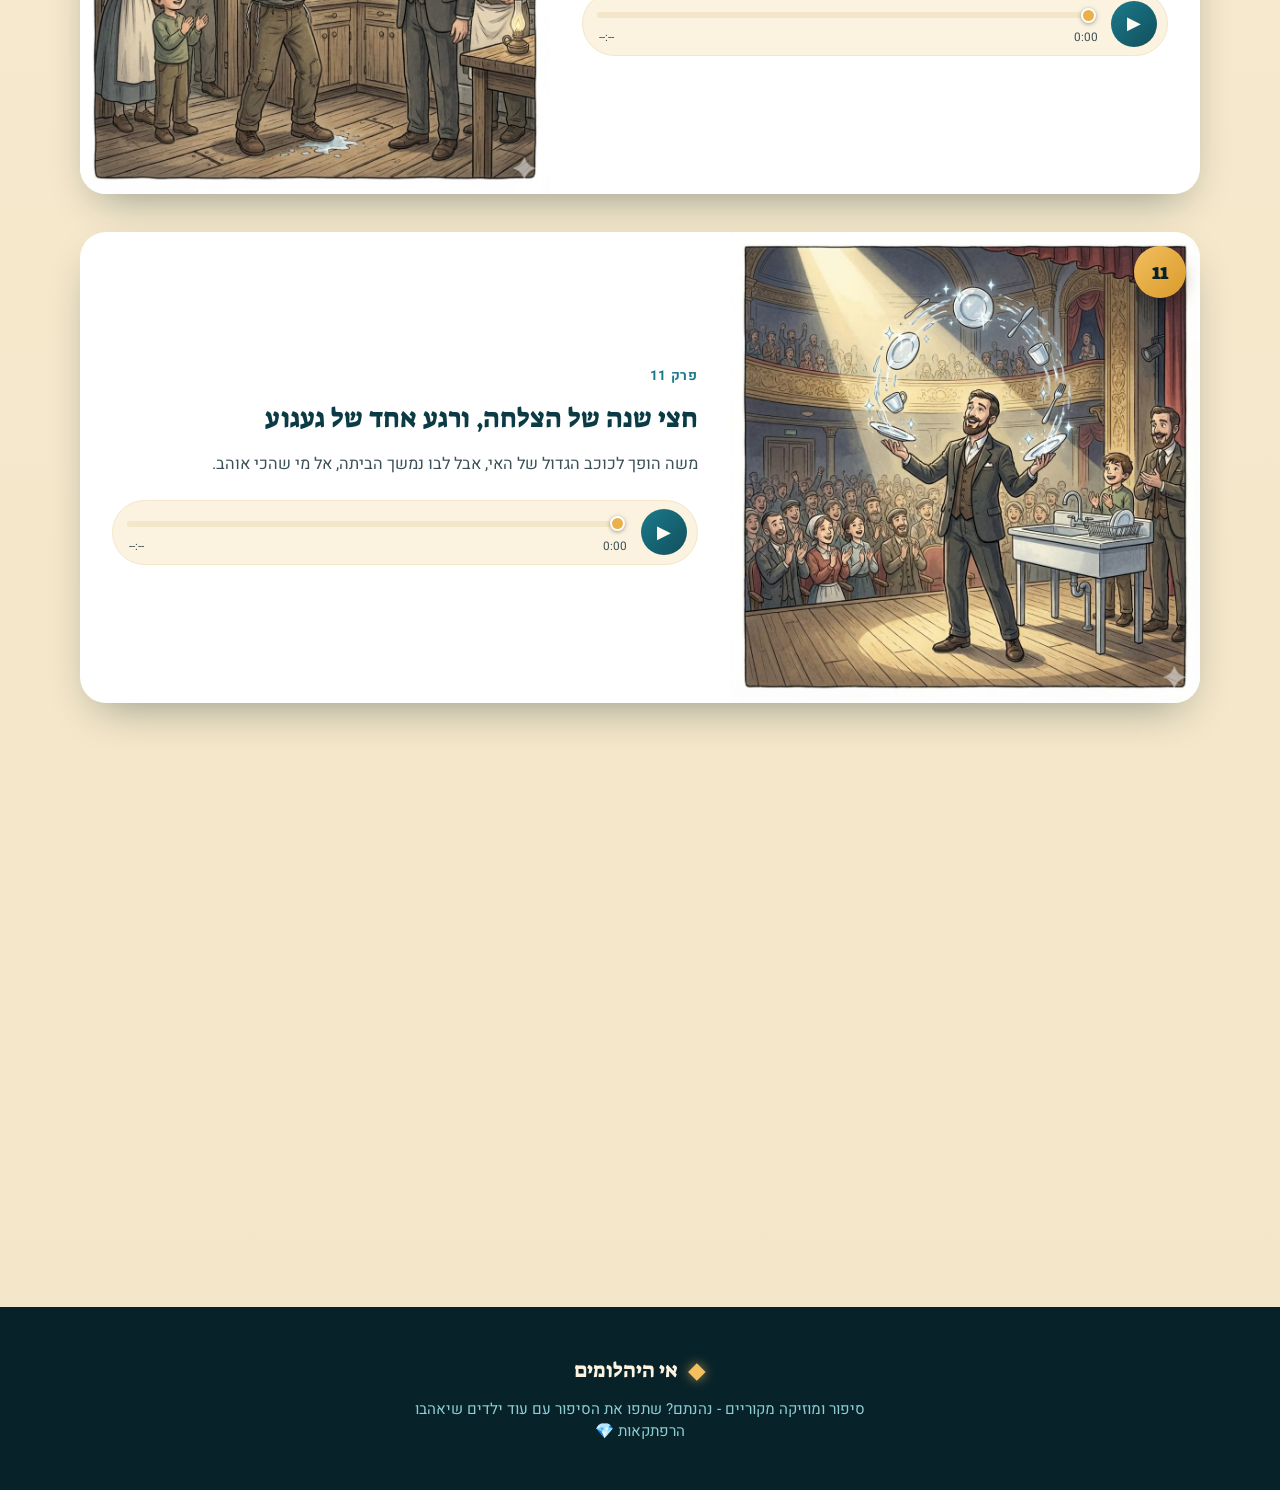
==== commit a8e9e9fb: "Add English version with Chapter 1 narration + language switcher New /en/ site (English UI, LTR, Fre" ====
--- a/index.html
+++ b/index.html
@@ -10,6 +10,8 @@
 <link rel="icon" href="icons/favicon-32.png" sizes="32x32" type="image/png">
 <link rel="icon" href="icons/favicon-16.png" sizes="16x16" type="image/png">
 <link rel="apple-touch-icon" href="icons/apple-touch-icon.png">
+<link rel="alternate" hreflang="he" href="./index.html">
+<link rel="alternate" hreflang="en" href="./en/index.html">
 
 <link rel="preconnect" href="https://fonts.googleapis.com">
 <link rel="preconnect" href="https://fonts.gstatic.com" crossorigin>
@@ -40,6 +42,7 @@
     <nav class="site-nav" aria-label="ניווט ראשי">
       <a href="#about">על הסיפור</a>
       <a href="#chapters">הפרקים</a>
+      <a href="en/index.html" class="lang-switch">English</a>
     </nav>
   </div>
 </header>
--- a/css/style.css
+++ b/css/style.css
@@ -39,6 +39,10 @@
   color-scheme: light;
 }
 
+html[lang="en"] {
+  --font-display: "Fredoka", "Quicksand", sans-serif;
+}
+
 * { box-sizing: border-box; }
 html { scroll-behavior: smooth; }
 
@@ -159,6 +163,13 @@
 }
 .site-nav a:hover { opacity: 1; color: var(--gold-300); }
 .site-nav a:focus-visible { outline: 2px solid var(--gold-300); outline-offset: 4px; }
+.site-nav a.lang-switch {
+  border: 1.5px solid rgba(255, 255, 255, 0.45);
+  border-radius: 999px;
+  padding: 0.3em 0.85em;
+  opacity: 1;
+}
+.site-nav a.lang-switch:hover { border-color: var(--gold-300); }
 
 /* ---------- Install banner ---------- */
 .install-banner {
@@ -355,6 +366,16 @@
   text-align: center;
 }
 .chapters__hint { color: var(--ink-soft); font-size: 1rem; }
+.chapters__more {
+  max-width: 640px;
+  margin: 3rem auto 0;
+  text-align: center;
+  color: var(--teal-700);
+  font-size: 1.05rem;
+  line-height: 1.8;
+  font-weight: 500;
+}
+.chapters__more a { color: var(--gold-700); text-decoration: underline; }
 
 .chapters__list {
   max-width: var(--container-w);
